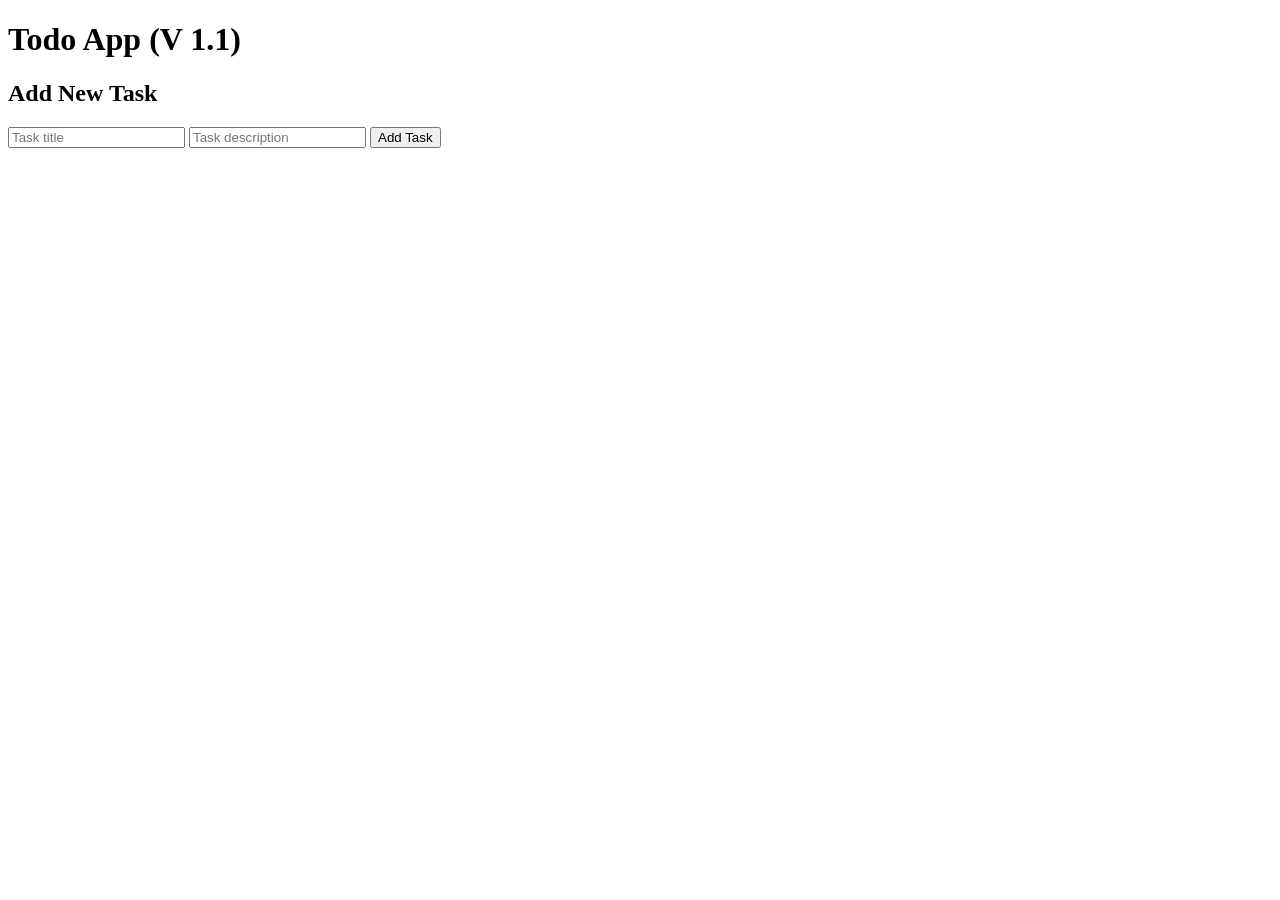
==== app/templates/index.html @ dc201842 "ci: add debug step for OIDC claims in CI workflow" ====
<!DOCTYPE html>
<html lang="en">
<head>
  <meta charset="UTF-8">
  <title>Todo App</title>
  <link rel="stylesheet" href="/static/style.css">
</head>
<body>
  <header>
    <!-- Replace `coderco_logo.png` with your actual filename if different -->
    <h1>Todo App (V 1.1)</h1>
  </header>

  <div id="main-content">
    <div id="task-container">
      <!-- Task list will be loaded here by script.js -->
    </div>

    <div id="new-task-form">
      <h2>Add New Task</h2>
      <form id="add-task-form">
        <input type="text" id="task-title" placeholder="Task title" required>
        <input type="text" id="task-description" placeholder="Task description">
        <button type="submit">Add Task</button>
      </form>
    </div>
  </div>

  <script src="/static/script.js"></script>
</body>
</html>
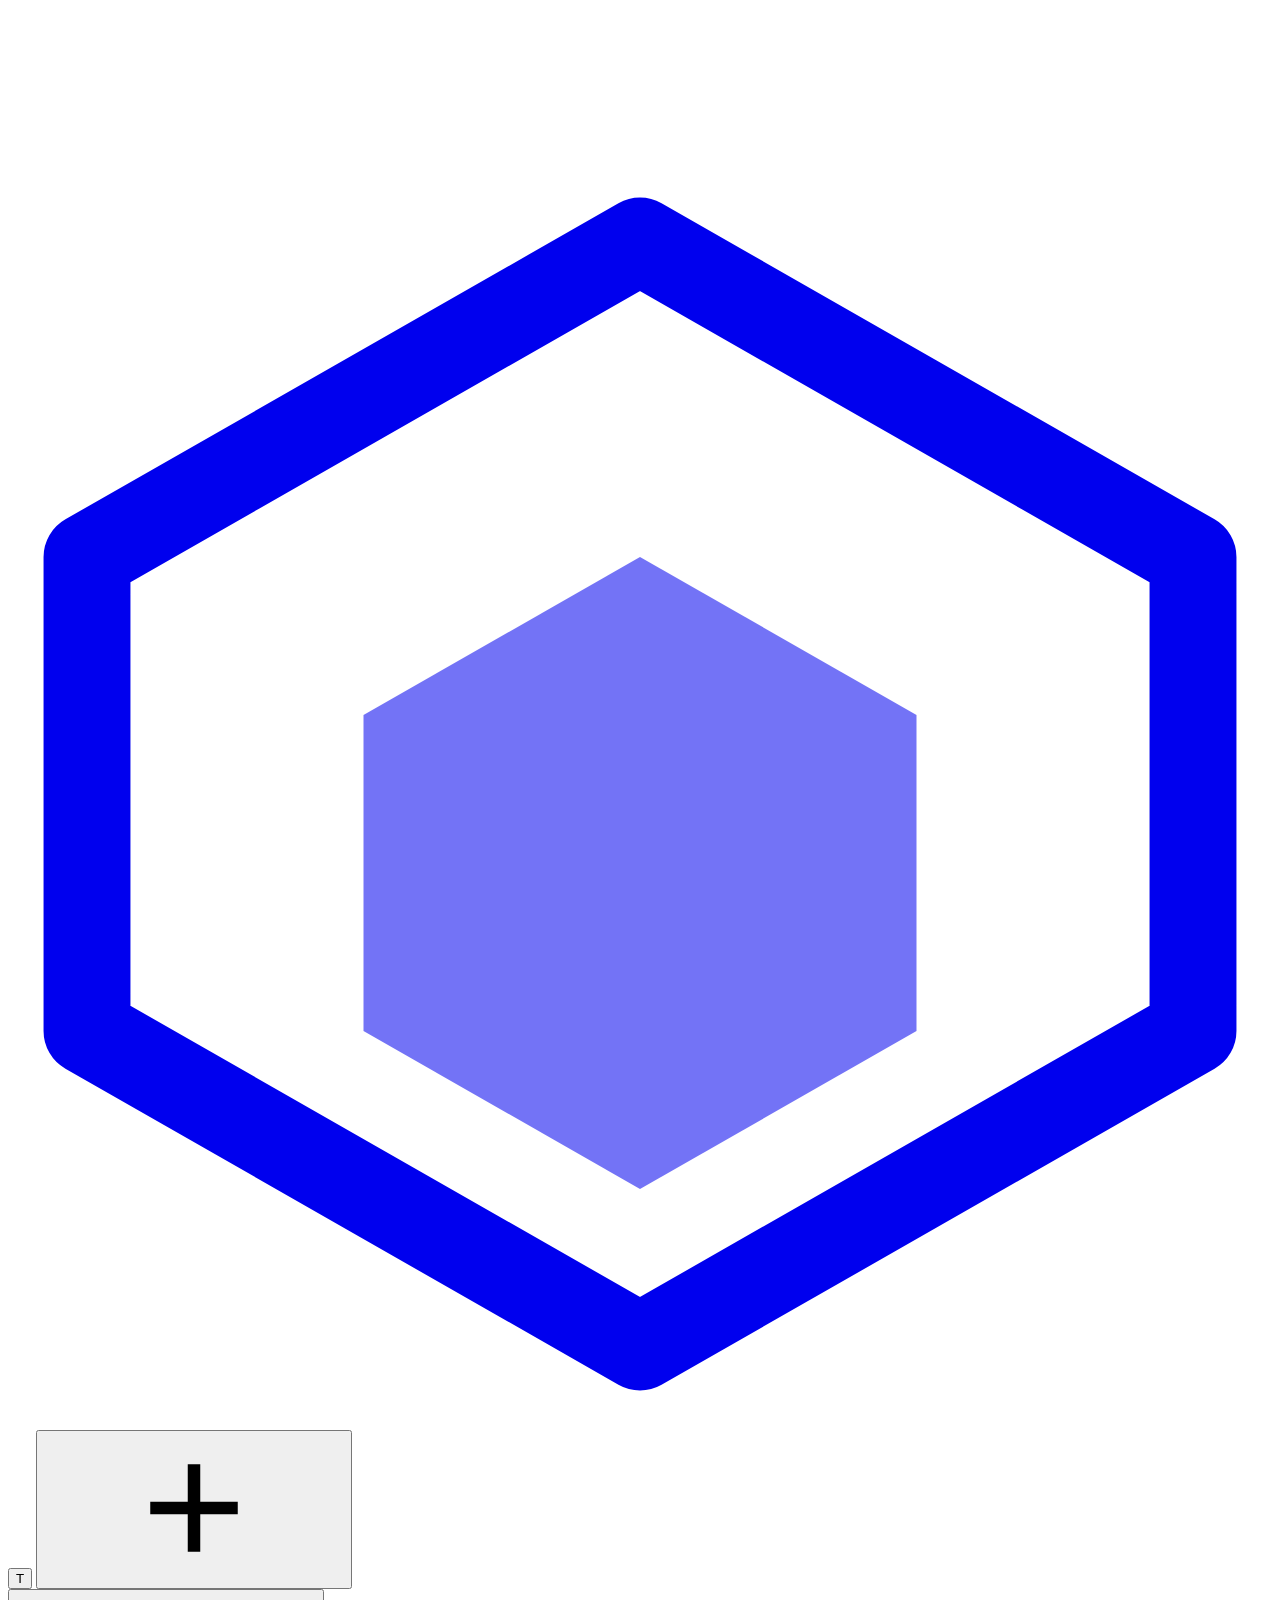
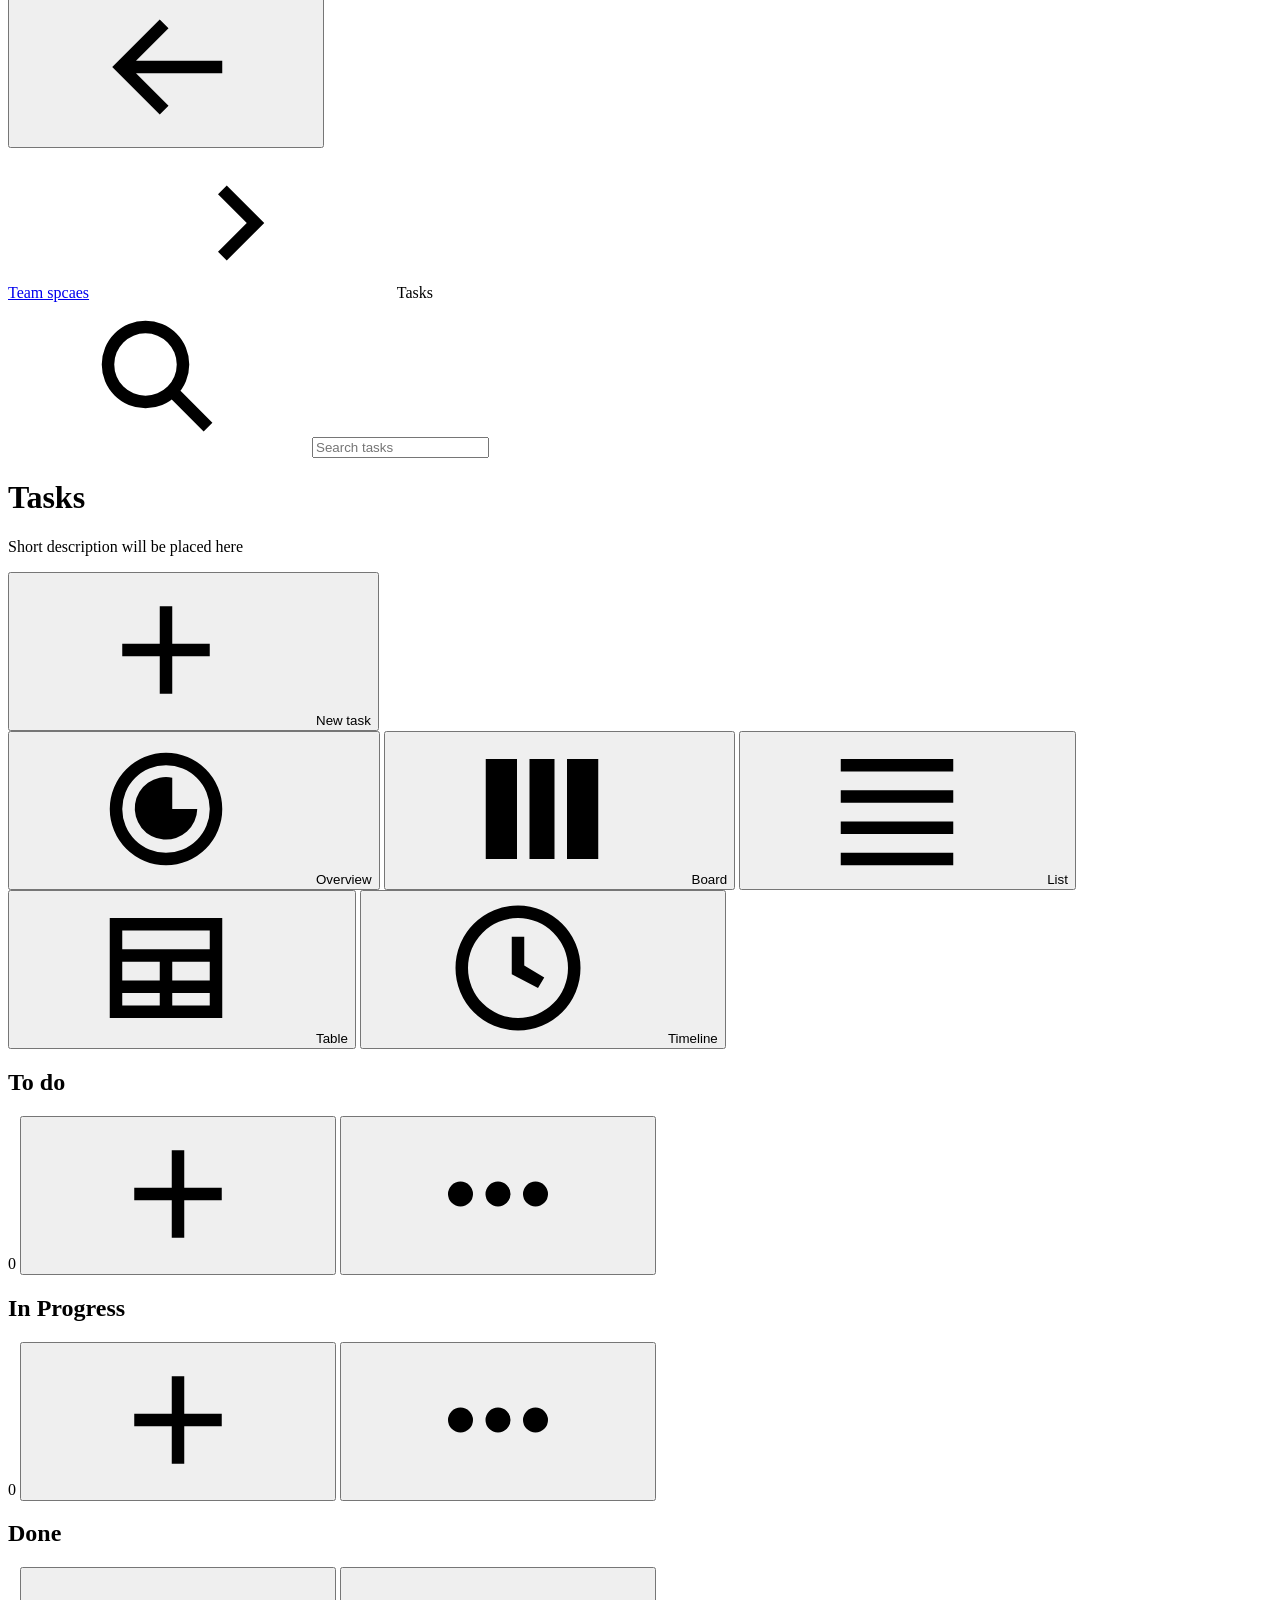
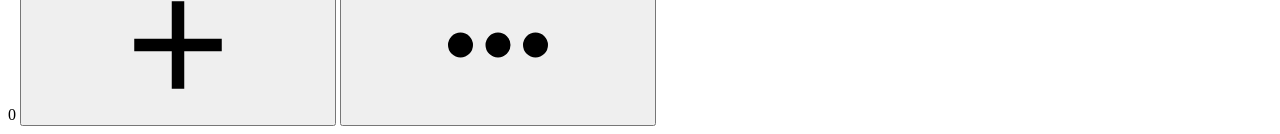
==== commit ecadf554: "feat: Modify Application UI" ====
--- a/app/templates/index.html
+++ b/app/templates/index.html
@@ -2,26 +2,204 @@
 <html lang="en">
 <head>
   <meta charset="UTF-8">
-  <title>Todo App</title>
+  <meta name="viewport" content="width=device-width, initial-scale=1">
+  <title>TaskFlow — Tasks</title>
   <link rel="stylesheet" href="/static/style.css">
 </head>
 <body>
-  <header>
-    <!-- Replace `coderco_logo.png` with your actual filename if different -->
-    <h1>Todo App (V 1.1)</h1>
-  </header>
-
-  <div id="main-content">
-    <div id="task-container">
-      <!-- Task list will be loaded here by script.js -->
-    </div>
-
-    <div id="new-task-form">
-      <h2>Add New Task</h2>
-      <form id="add-task-form">
-        <input type="text" id="task-title" placeholder="Task title" required>
-        <input type="text" id="task-description" placeholder="Task description">
-        <button type="submit">Add Task</button>
+  <svg class="sprite" aria-hidden="true">
+    <symbol id="i-search" viewBox="0 0 24 24"><path d="M10 3a7 7 0 1 1 0 14 7 7 0 0 1 0-14Zm0 2a5 5 0 1 0 0 10 5 5 0 0 0 0-10Zm5.6 9.2 5.1 5.1-1.4 1.4-5.1-5.1 1.4-1.4Z"/></symbol>
+    <symbol id="i-arrow-left" viewBox="0 0 24 24"><path d="M11 4.4 12.4 5.8 7.2 11H21v2H7.2l5.2 5.2L11 19.6 3.4 12 11 4.4Z"/></symbol>
+    <symbol id="i-chevron" viewBox="0 0 24 24"><path d="m9.4 6 6 6-6 6L8 16.6 12.6 12 8 7.4 9.4 6Z"/></symbol>
+    <symbol id="i-plus" viewBox="0 0 24 24"><path d="M11 5h2v6h6v2h-6v6h-2v-6H5v-2h6V5Z"/></symbol>
+    <symbol id="i-dots" viewBox="0 0 24 24"><path d="M6 10a2 2 0 1 1 0 4 2 2 0 0 1 0-4Zm6 0a2 2 0 1 1 0 4 2 2 0 0 1 0-4Zm6 0a2 2 0 1 1 0 4 2 2 0 0 1 0-4Z"/></symbol>
+    <symbol id="i-flag" viewBox="0 0 24 24"><path d="M5 2h2v20H5V2Zm3 1h11l-2.4 4L19 11H8V3Z"/></symbol>
+    <symbol id="i-comment" viewBox="0 0 24 24"><path d="M4 3h16a2 2 0 0 1 2 2v10a2 2 0 0 1-2 2H9l-5 4V5a2 2 0 0 1 2-2Zm0 2v11l2.3-1.8H20V5H4Z"/></symbol>
+    <symbol id="i-link" viewBox="0 0 24 24"><path d="M9.9 14.1a1 1 0 0 1 0-1.4l2.8-2.8a1 1 0 0 1 1.4 1.4l-2.8 2.8a1 1 0 0 1-1.4 0Zm-3.2 4.6a4 4 0 0 1 0-5.7l2.5-2.4 1.4 1.4-2.5 2.4a2 2 0 0 0 2.9 2.9l2.4-2.5 1.4 1.4-2.4 2.5a4 4 0 0 1-5.7 0Zm10.6-6.1-1.4-1.4 2.5-2.4a2 2 0 1 0-2.9-2.9l-2.4 2.5-1.4-1.4 2.4-2.5a4 4 0 0 1 5.7 5.7l-2.5 2.4Z"/></symbol>
+    <symbol id="i-checklist" viewBox="0 0 24 24"><path d="M4 4h4v4H4V4Zm6 1h10v2H10V5ZM4 10h4v4H4v-4Zm6 1h10v2H10v-2Zm-6 5h4v4H4v-4Zm6 1h10v2H10v-2Z"/></symbol>
+    <symbol id="i-trash" viewBox="0 0 24 24"><path d="M9 3h6l1 2h4v2H4V5h4l1-2ZM6 8h12l-1 13H7L6 8Zm3 2 .5 9h1L10 10H9Zm4 0-.5 9h1l.5-9h-1Z"/></symbol>
+    <symbol id="i-pencil" viewBox="0 0 24 24"><path d="M14.8 3.6 17 1.4l5.6 5.6-2.2 2.2-5.6-5.6ZM13.4 5l5.6 5.6L8.6 21H3v-5.6L13.4 5Z"/></symbol>
+    <symbol id="i-grid" viewBox="0 0 24 24"><path d="M3 4h18v2H3V4Zm0 5h18v2H3V9Zm0 5h18v2H3v-2Zm0 5h18v2H3v-2Z"/></symbol>
+    <symbol id="i-board" viewBox="0 0 24 24"><path d="M3 4h5v16H3V4Zm7 0h4v16h-4V4Zm6 0h5v16h-5V4Z"/></symbol>
+    <symbol id="i-table" viewBox="0 0 24 24"><path d="M3 4h18v16H3V4Zm2 2v3h14V6H5Zm0 5v3h6v-3H5Zm8 0v3h6v-3h-6Zm-8 5v2h6v-2H5Zm8 0v2h6v-2h-6Z"/></symbol>
+    <symbol id="i-clock" viewBox="0 0 24 24"><path d="M12 2a10 10 0 1 1 0 20 10 10 0 0 1 0-20Zm0 2a8 8 0 1 0 0 16 8 8 0 0 0 0-16Zm1 3v4.6l3.2 1.9-1 1.7L11 13V7h2Z"/></symbol>
+    <symbol id="i-overview" viewBox="0 0 24 24"><path d="M12 3a9 9 0 1 1 0 18 9 9 0 0 1 0-18Zm0 2a7 7 0 1 0 0 14 7 7 0 0 0 0-14Zm1 2v5h4a5 5 0 1 1-4-5Z"/></symbol>
+    <symbol id="i-close" viewBox="0 0 24 24"><path d="m12 10.6 5-5L18.4 7l-5 5 5 5L17 18.4l-5-5-5 5L5.6 17l5-5-5-5L7 5.6l5 5Z"/></symbol>
+  </svg>
+
+  <div class="app">
+    <!-- Workspace rail -->
+    <nav class="rail" aria-label="Workspaces">
+      <a class="rail-logo" href="/" aria-label="TaskFlow home">
+        <svg viewBox="0 0 32 32" aria-hidden="true">
+          <path d="M16 2 30 10v12L16 30 2 22V10L16 2Z" fill="none" stroke="currentColor" stroke-width="2.2" stroke-linejoin="round"/>
+          <path d="M16 10 23 14v8l-7 4-7-4v-8l7-4Z" fill="currentColor" opacity=".55"/>
+        </svg>
+      </a>
+      <div class="rail-stack">
+        <button class="rail-item is-active" type="button" aria-label="TaskFlow workspace" data-tint="violet">T</button>
+        <button class="rail-item rail-add" type="button" aria-label="Add workspace">
+          <svg class="icon"><use href="#i-plus"/></svg>
+        </button>
+      </div>
+    </nav>
+
+    <!-- Main -->
+    <main class="main">
+      <header class="topbar">
+        <button class="icon-btn" type="button" aria-label="Go back">
+          <svg class="icon"><use href="#i-arrow-left"/></svg>
+        </button>
+        <nav class="crumbs" aria-label="Breadcrumb">
+          <a href="#">Team spcaes</a>
+          <svg class="icon crumb-sep"><use href="#i-chevron"/></svg>
+          <span aria-current="page">Tasks</span>
+        </nav>
+        <label class="search">
+          <svg class="icon"><use href="#i-search"/></svg>
+          <input id="search" type="search" placeholder="Search tasks" aria-label="Search tasks">
+        </label>
+      </header>
+
+      <div class="page-head">
+        <div>
+          <h1>Tasks</h1>
+          <p class="subtitle">Short description will be placed here</p>
+        </div>
+        <div class="page-actions">
+          <button class="btn btn-primary" id="new-task" type="button">
+            <svg class="icon"><use href="#i-plus"/></svg>New task
+          </button>
+        </div>
+      </div>
+
+      <div class="tabs" role="tablist">
+        <button class="tab" role="tab" aria-selected="false" type="button"><svg class="icon"><use href="#i-overview"/></svg>Overview</button>
+        <button class="tab is-active" role="tab" aria-selected="true" type="button"><svg class="icon"><use href="#i-board"/></svg>Board</button>
+        <button class="tab" role="tab" aria-selected="false" type="button"><svg class="icon"><use href="#i-grid"/></svg>List</button>
+        <button class="tab" role="tab" aria-selected="false" type="button"><svg class="icon"><use href="#i-table"/></svg>Table</button>
+        <button class="tab" role="tab" aria-selected="false" type="button"><svg class="icon"><use href="#i-clock"/></svg>Timeline</button>
+      </div>
+
+      <div class="board" id="board">
+        <section class="column" data-status="todo">
+          <header class="column-head">
+            <span class="dot dot-todo"></span>
+            <h2>To do</h2>
+            <span class="count" data-count>0</span>
+            <button class="icon-btn column-add" type="button" data-add="todo" aria-label="Add task to To do">
+              <svg class="icon"><use href="#i-plus"/></svg>
+            </button>
+            <button class="icon-btn" type="button" aria-label="To do column options">
+              <svg class="icon"><use href="#i-dots"/></svg>
+            </button>
+          </header>
+          <div class="cards" data-dropzone="todo"></div>
+        </section>
+
+        <section class="column" data-status="in_progress">
+          <header class="column-head">
+            <span class="dot dot-progress"></span>
+            <h2>In Progress</h2>
+            <span class="count" data-count>0</span>
+            <button class="icon-btn column-add" type="button" data-add="in_progress" aria-label="Add task to In Progress">
+              <svg class="icon"><use href="#i-plus"/></svg>
+            </button>
+            <button class="icon-btn" type="button" aria-label="In Progress column options">
+              <svg class="icon"><use href="#i-dots"/></svg>
+            </button>
+          </header>
+          <div class="cards" data-dropzone="in_progress"></div>
+        </section>
+
+        <section class="column" data-status="done">
+          <header class="column-head">
+            <span class="dot dot-done"></span>
+            <h2>Done</h2>
+            <span class="count" data-count>0</span>
+            <button class="icon-btn column-add" type="button" data-add="done" aria-label="Add task to Done">
+              <svg class="icon"><use href="#i-plus"/></svg>
+            </button>
+            <button class="icon-btn" type="button" aria-label="Done column options">
+              <svg class="icon"><use href="#i-dots"/></svg>
+            </button>
+          </header>
+          <div class="cards" data-dropzone="done"></div>
+        </section>
+      </div>
+    </main>
+  </div>
+
+  <!-- Task dialog -->
+  <div class="overlay" id="overlay" hidden>
+    <div class="modal" role="dialog" aria-modal="true" aria-labelledby="modal-title">
+      <header class="modal-head">
+        <h2 id="modal-title">New task</h2>
+        <button class="icon-btn" type="button" id="modal-close" aria-label="Close">
+          <svg class="icon"><use href="#i-close"/></svg>
+        </button>
+      </header>
+      <form id="task-form" class="modal-body">
+        <label class="field">
+          <span>Title</span>
+          <input type="text" name="title" id="task-title" placeholder="Design homepage wireframe" required>
+        </label>
+        <label class="field">
+          <span>Description</span>
+          <textarea name="description" id="task-description" rows="3" placeholder="Discuss layout with the marketing team for alignment"></textarea>
+        </label>
+        <div class="field-row">
+          <label class="field">
+            <span>Column</span>
+            <select name="status" id="task-status">
+              <option value="todo">To do</option>
+              <option value="in_progress">In Progress</option>
+              <option value="done">Done</option>
+            </select>
+          </label>
+          <label class="field">
+            <span>Stage</span>
+            <select name="stage" id="task-stage">
+              <option value="not_started">Not Started</option>
+              <option value="in_research">In Research</option>
+              <option value="on_track">On Track</option>
+              <option value="complete">Complete</option>
+            </select>
+          </label>
+        </div>
+        <div class="field-row">
+          <label class="field">
+            <span>Priority</span>
+            <select name="priority" id="task-priority">
+              <option value="low">Low</option>
+              <option value="medium" selected>Medium</option>
+              <option value="high">High</option>
+            </select>
+          </label>
+          <label class="field">
+            <span>Due date</span>
+            <input type="date" name="due_date" id="task-due">
+          </label>
+        </div>
+        <label class="field">
+          <span>Assignees</span>
+          <input type="text" name="assignees" id="task-assignees" placeholder="Ada Lovelace, Rae Mensah">
+          <small class="hint">Comma separated names</small>
+        </label>
+        <div class="field-row">
+          <label class="field">
+            <span>Subtasks done</span>
+            <input type="number" name="subtasks_done" id="task-subtasks-done" min="0" value="0">
+          </label>
+          <label class="field">
+            <span>Subtasks total</span>
+            <input type="number" name="subtasks_total" id="task-subtasks-total" min="0" value="0">
+          </label>
+        </div>
+        <footer class="modal-foot">
+          <button class="btn btn-ghost" type="button" id="modal-cancel">Cancel</button>
+          <button class="btn btn-primary" type="submit" id="modal-submit">Create task</button>
+        </footer>
       </form>
     </div>
   </div>
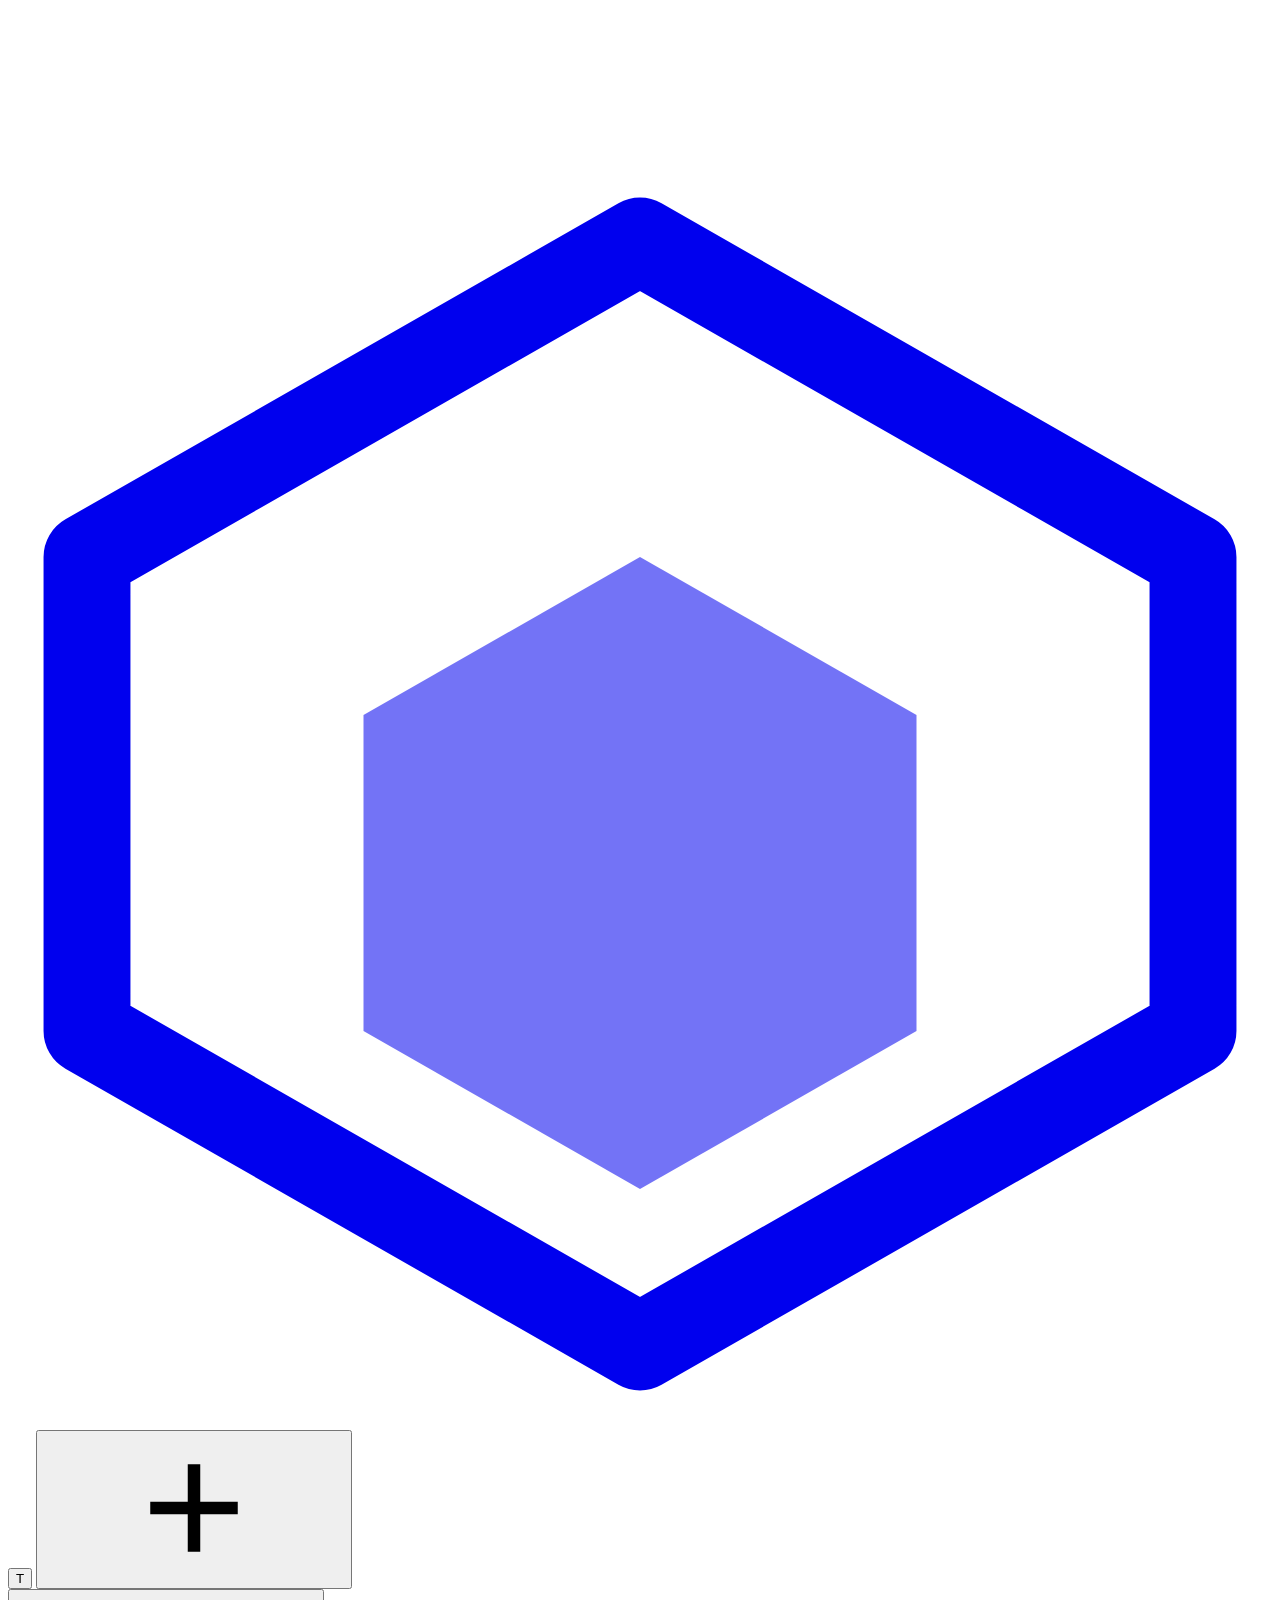
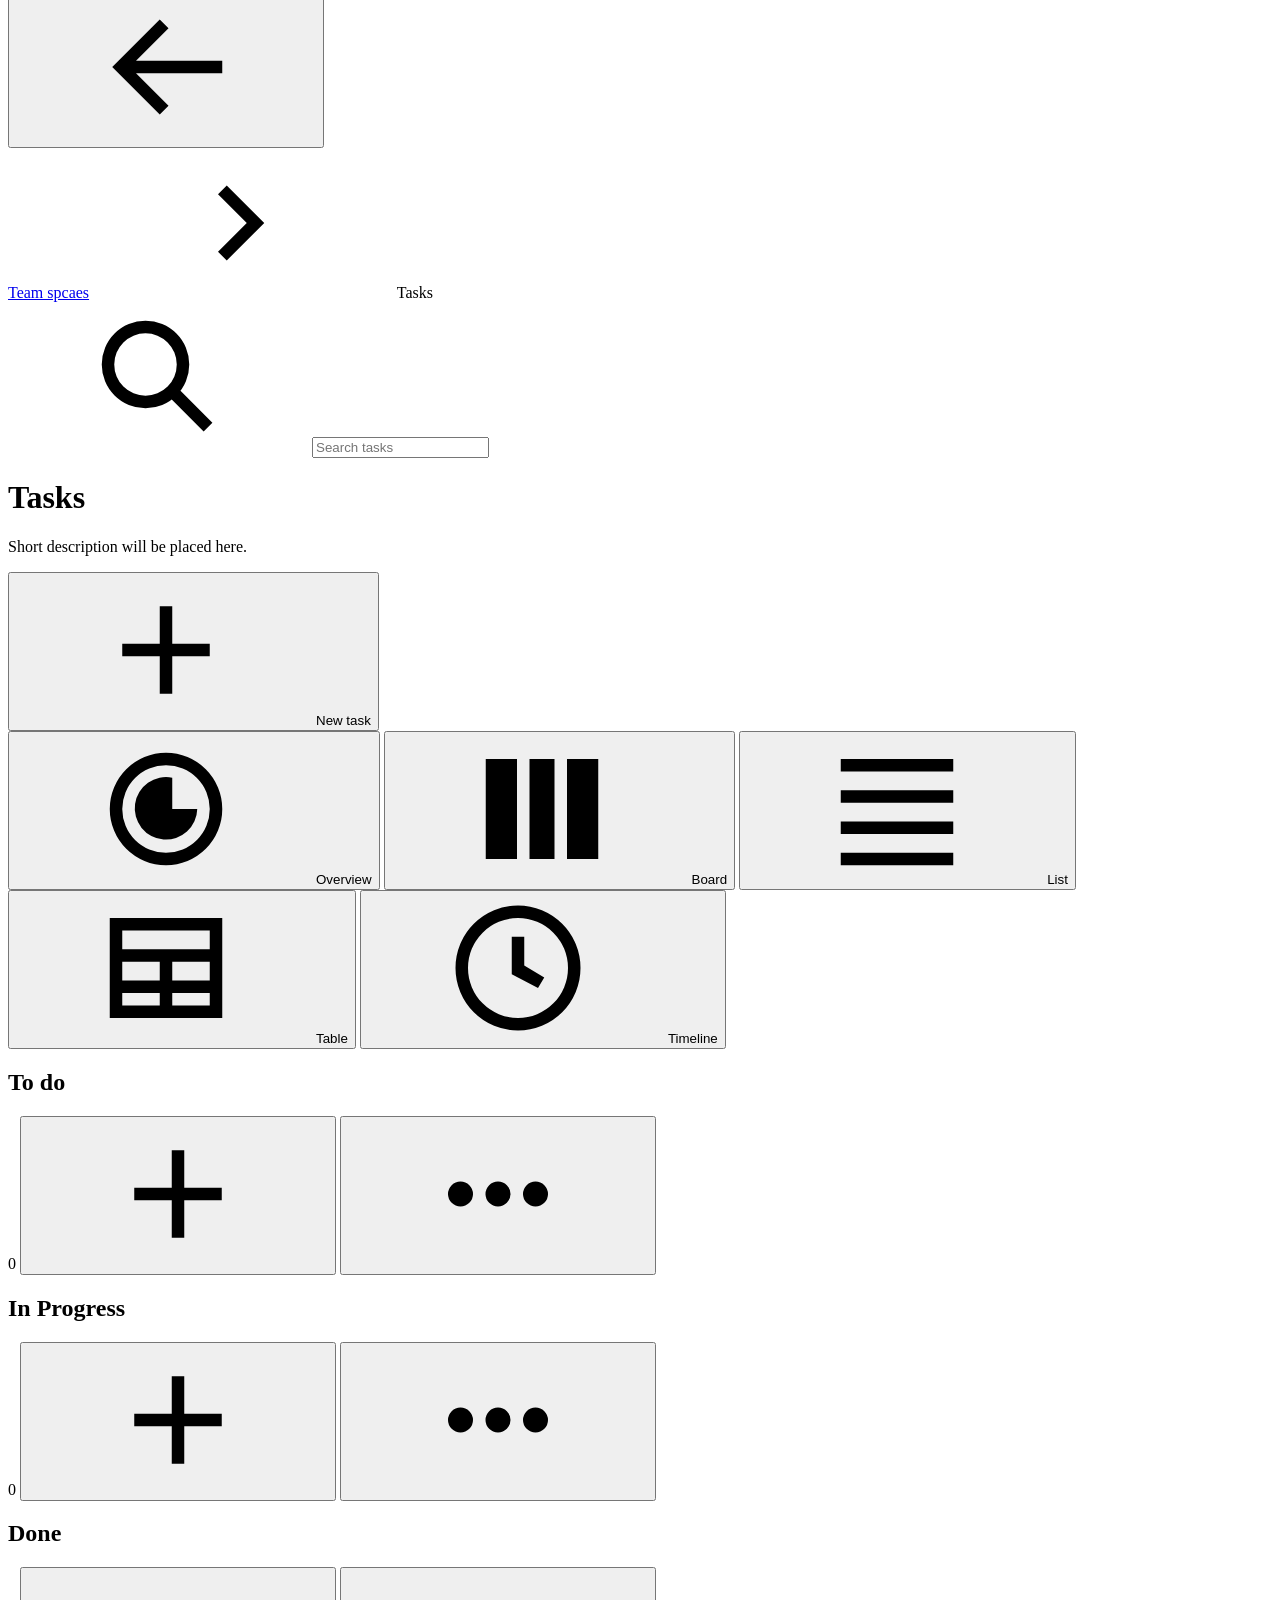
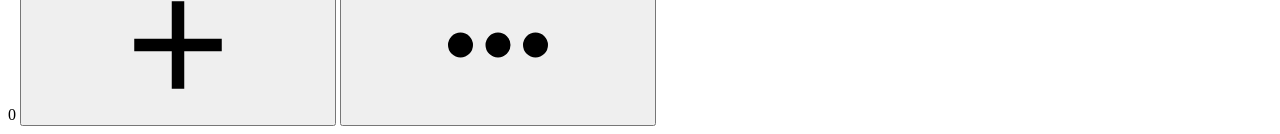
==== commit e208ef95: "fix: update subtitle text for clarity in index.html" ====
--- a/app/templates/index.html
+++ b/app/templates/index.html
@@ -64,7 +64,7 @@
       <div class="page-head">
         <div>
           <h1>Tasks</h1>
-          <p class="subtitle">Short description will be placed here</p>
+          <p class="subtitle">Short description will be placed here.</p>
         </div>
         <div class="page-actions">
           <button class="btn btn-primary" id="new-task" type="button">
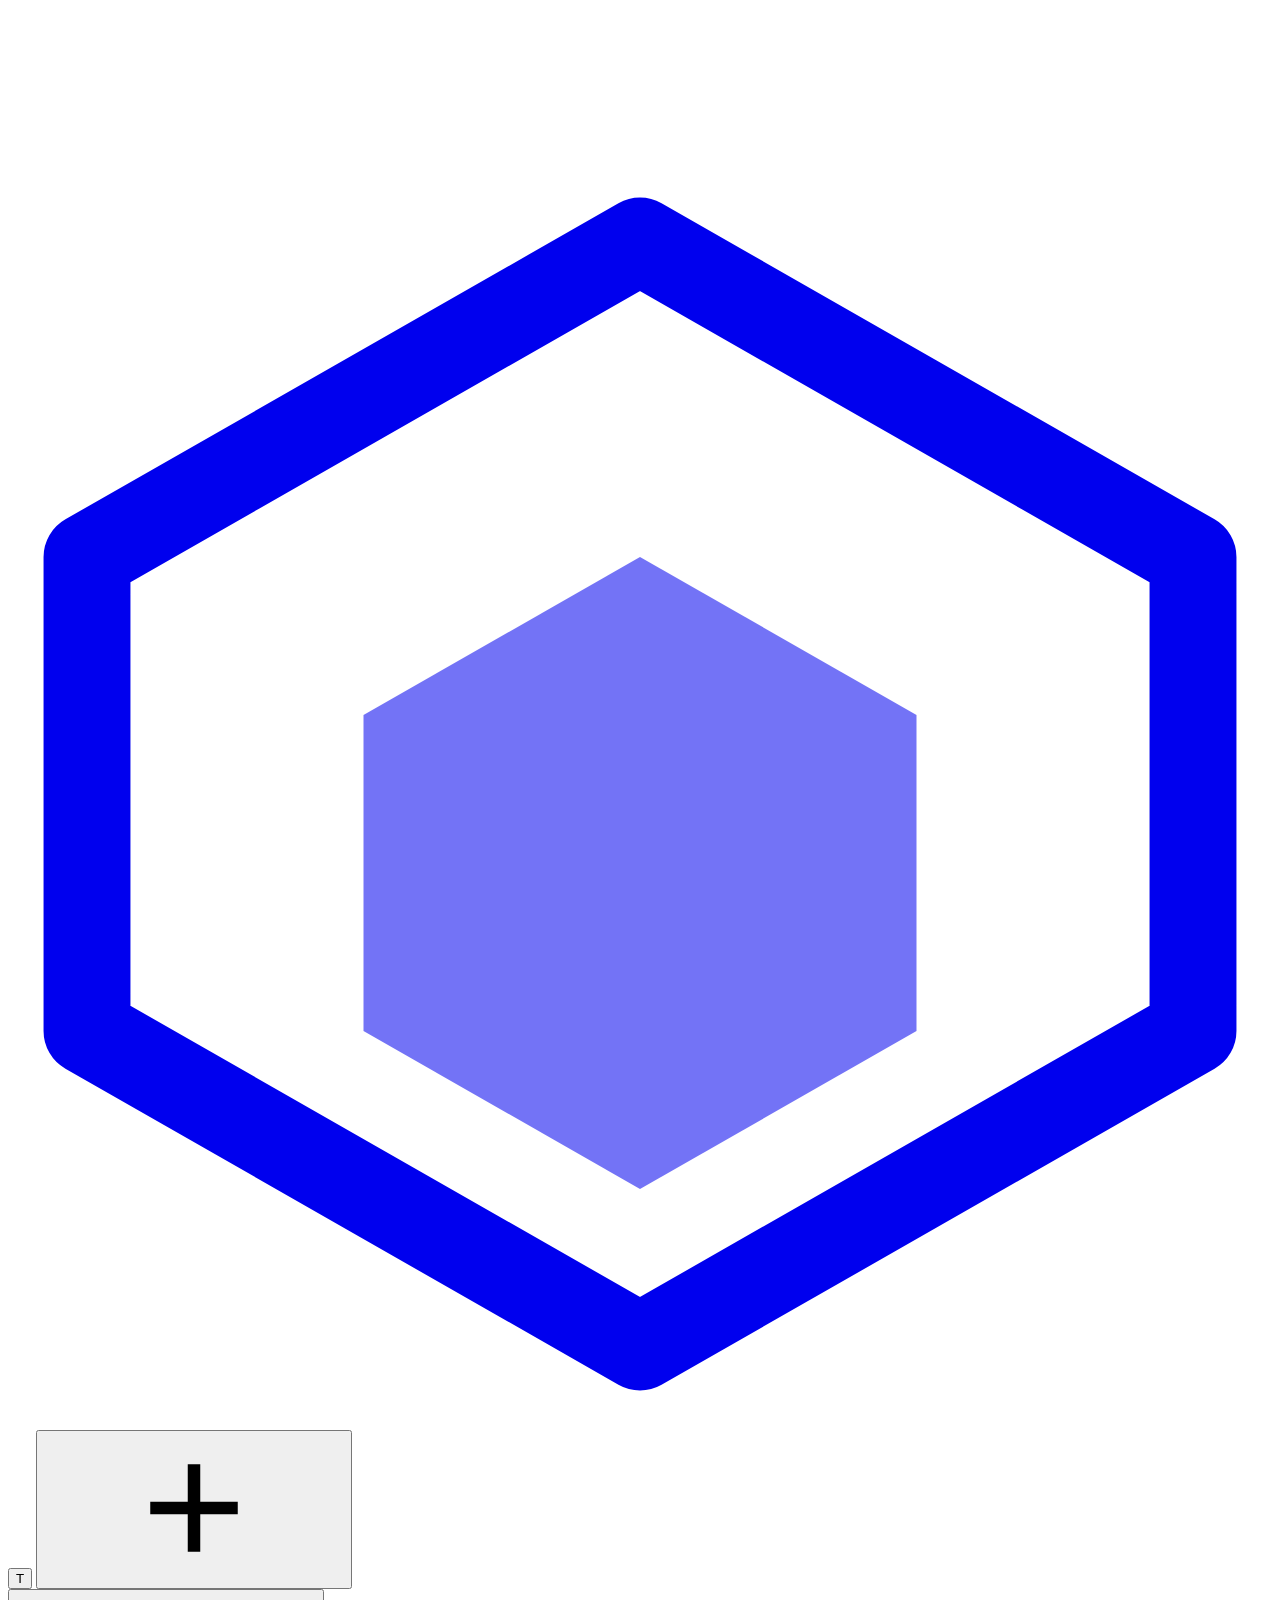
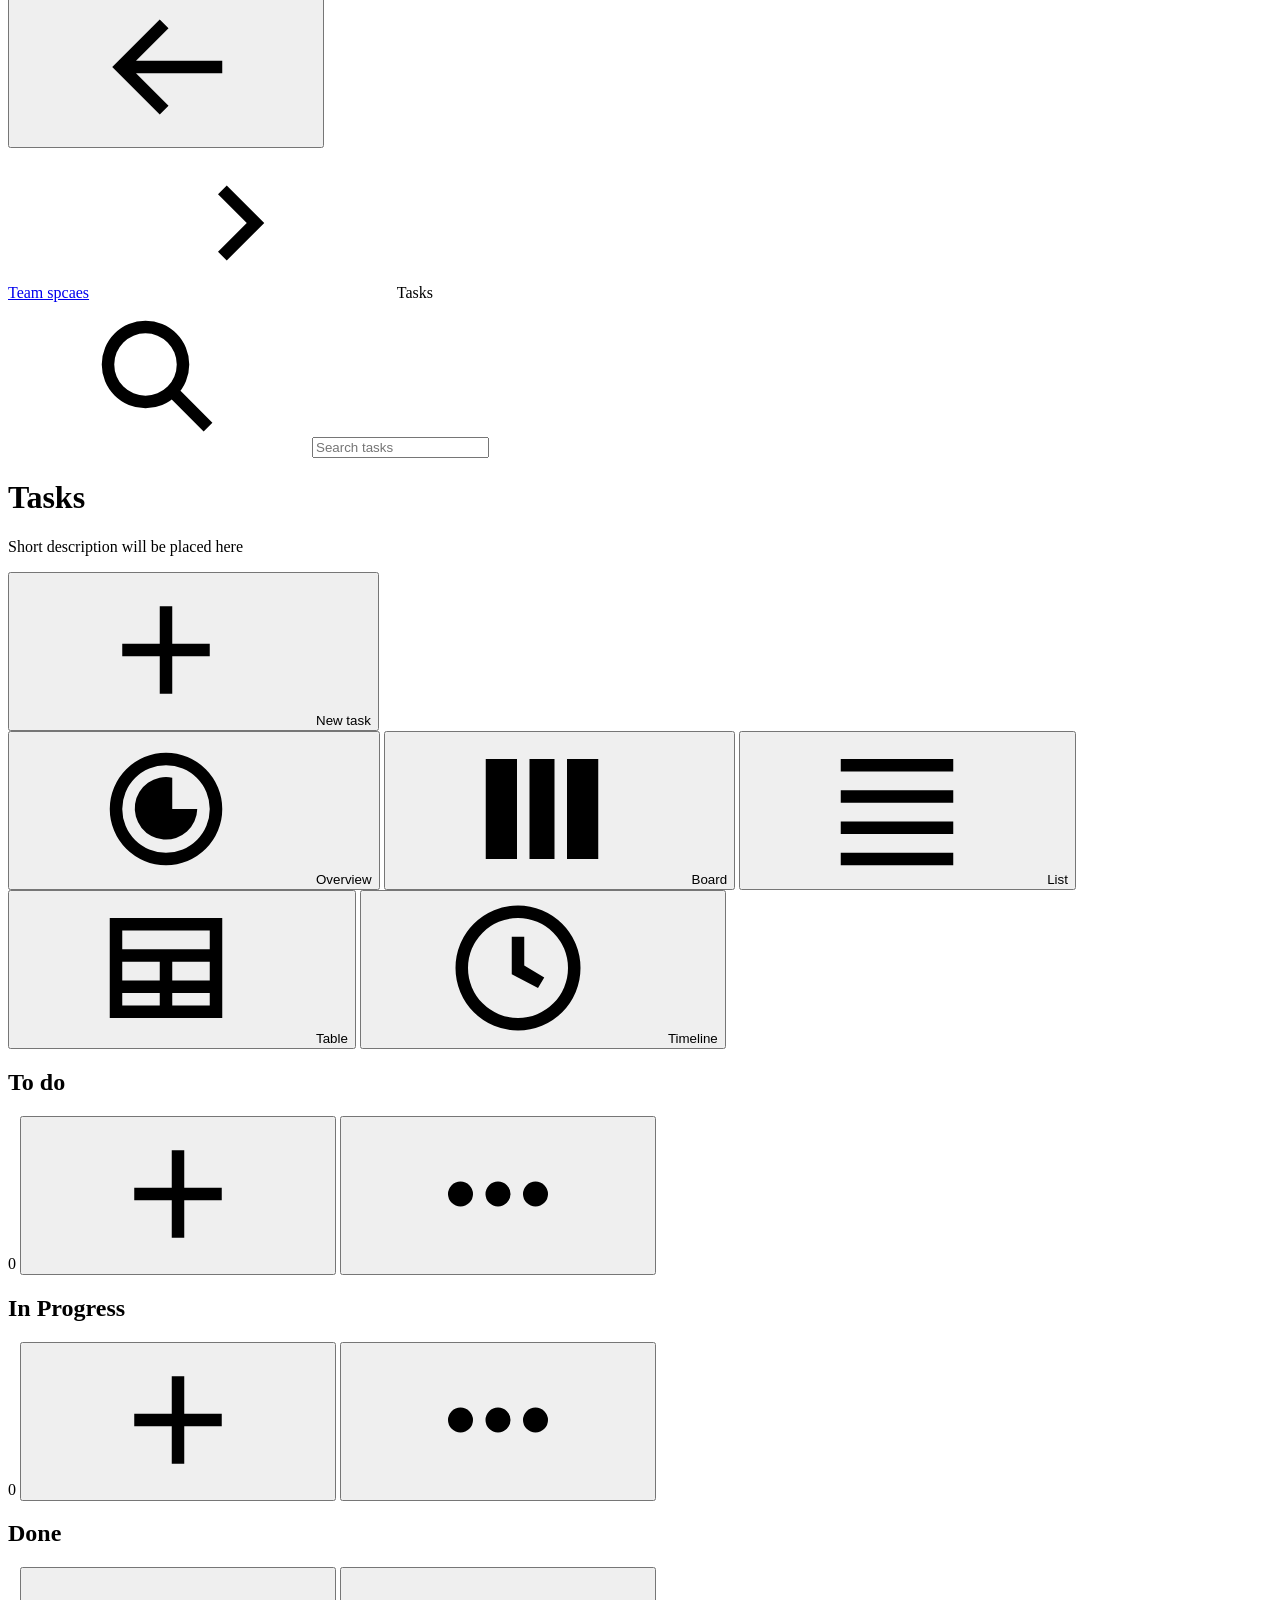
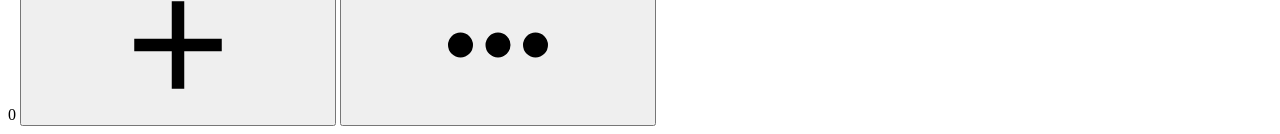
==== commit 5d847dfa: "fix: update subtitle text for consistency in index.html and adjust Docker build context in CI workfl" ====
--- a/app/templates/index.html
+++ b/app/templates/index.html
@@ -64,7 +64,7 @@
       <div class="page-head">
         <div>
           <h1>Tasks</h1>
-          <p class="subtitle">Short description will be placed here.</p>
+          <p class="subtitle">Short description will be placed here</p>
         </div>
         <div class="page-actions">
           <button class="btn btn-primary" id="new-task" type="button">
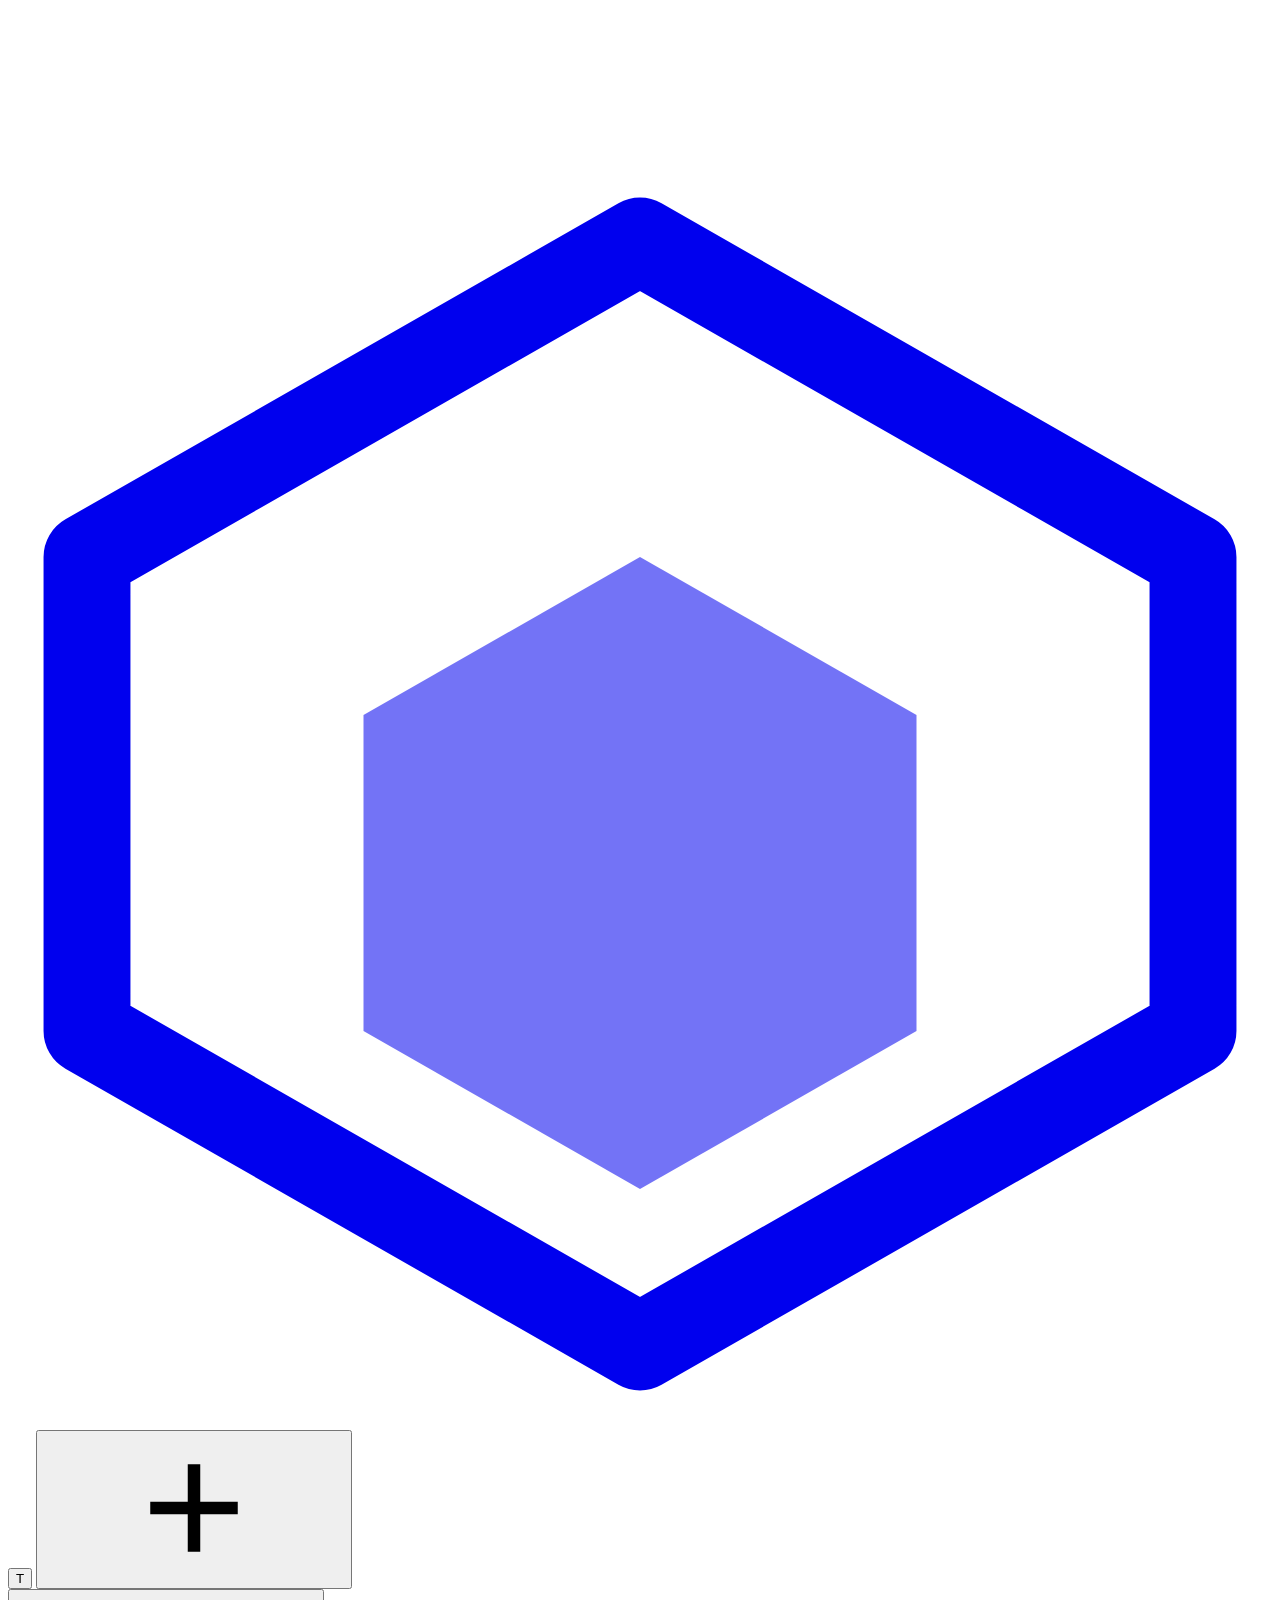
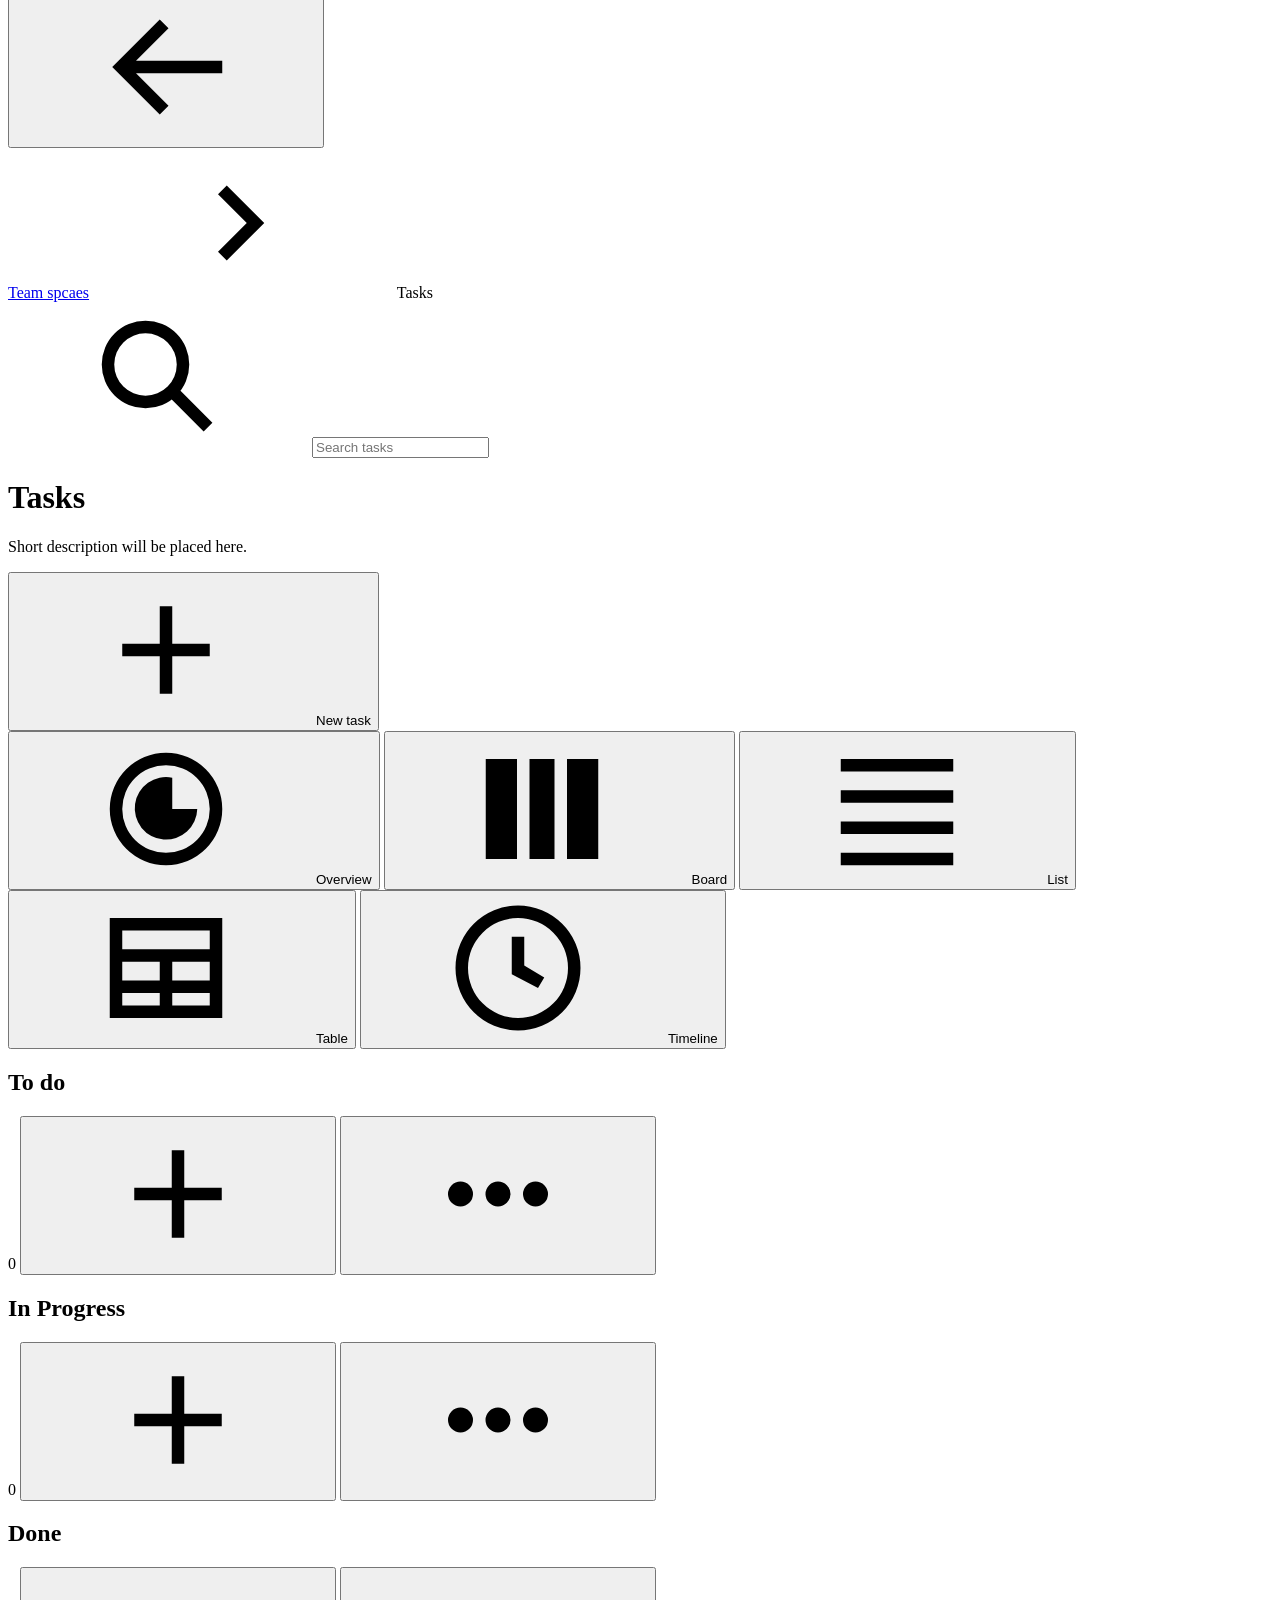
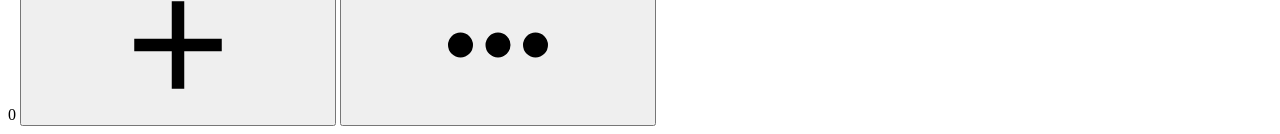
==== commit ecf7c01d: "fix: update subtitle text for punctuation consistency in index.html and comment out secret scanning " ====
--- a/app/templates/index.html
+++ b/app/templates/index.html
@@ -64,7 +64,7 @@
       <div class="page-head">
         <div>
           <h1>Tasks</h1>
-          <p class="subtitle">Short description will be placed here</p>
+          <p class="subtitle">Short description will be placed here.</p>
         </div>
         <div class="page-actions">
           <button class="btn btn-primary" id="new-task" type="button">
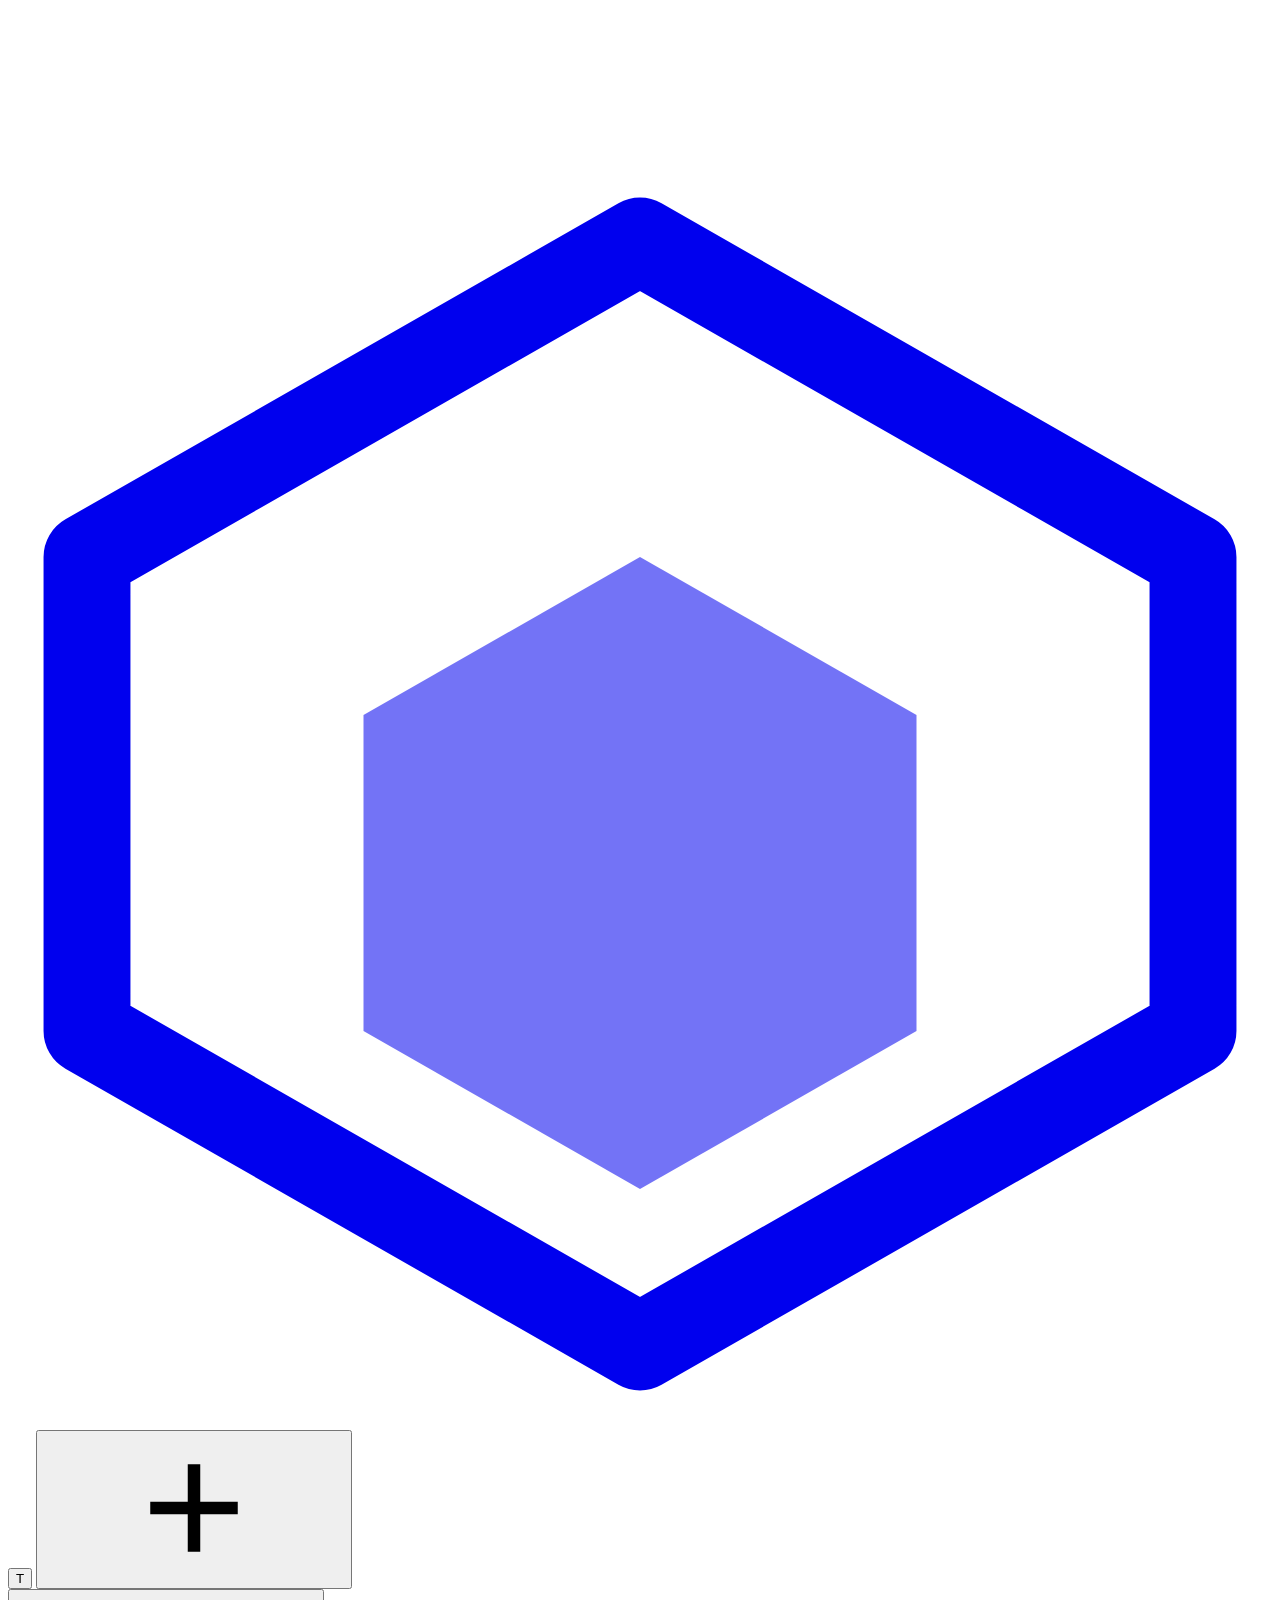
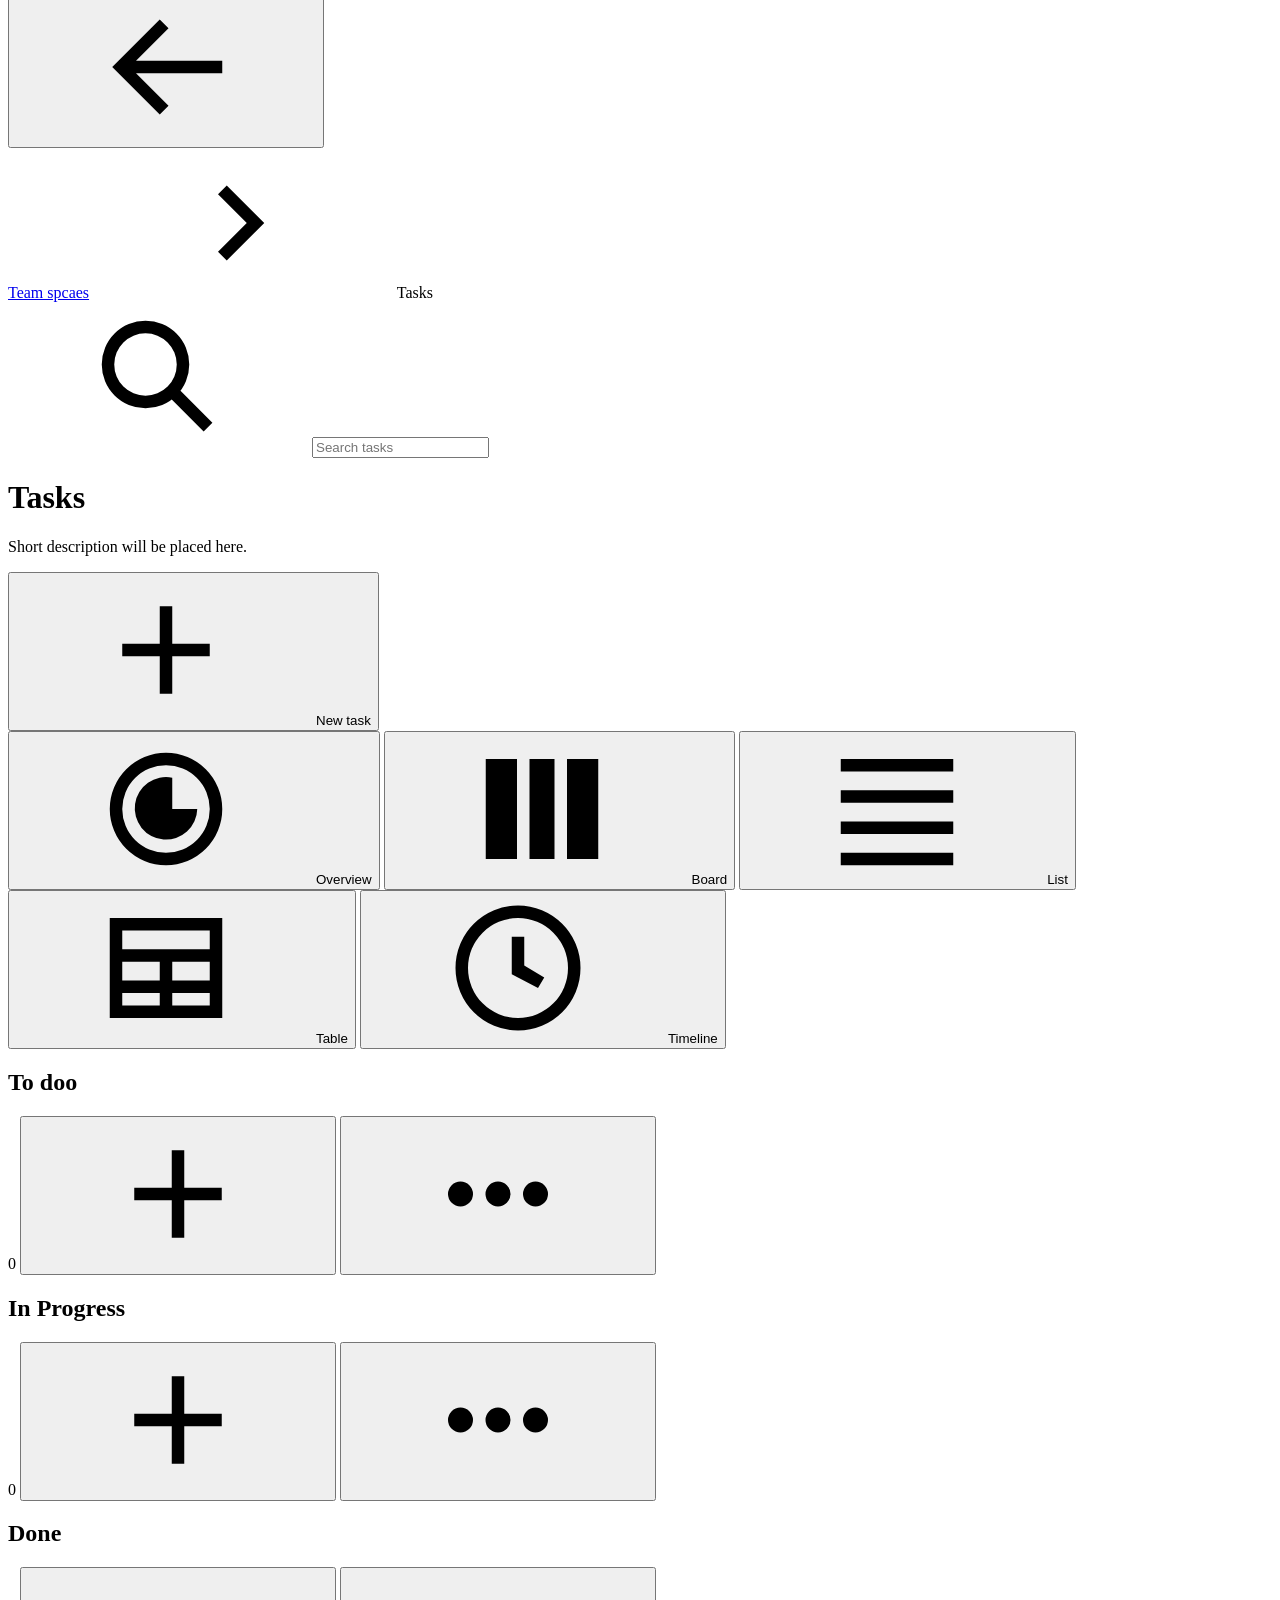
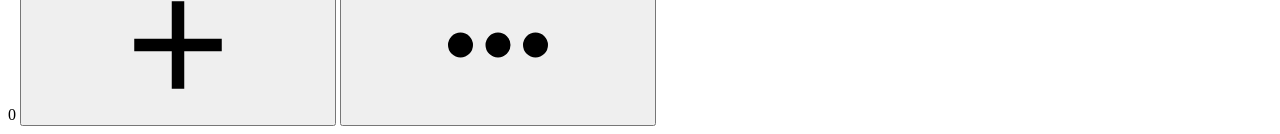
==== commit 3fd87227: "feat: implement blue/green deployment strategy with CodeDeploy integration and update ALB configurat" ====
--- a/app/templates/index.html
+++ b/app/templates/index.html
@@ -85,7 +85,7 @@
         <section class="column" data-status="todo">
           <header class="column-head">
             <span class="dot dot-todo"></span>
-            <h2>To do</h2>
+            <h2>To doo</h2>
             <span class="count" data-count>0</span>
             <button class="icon-btn column-add" type="button" data-add="todo" aria-label="Add task to To do">
               <svg class="icon"><use href="#i-plus"/></svg>
